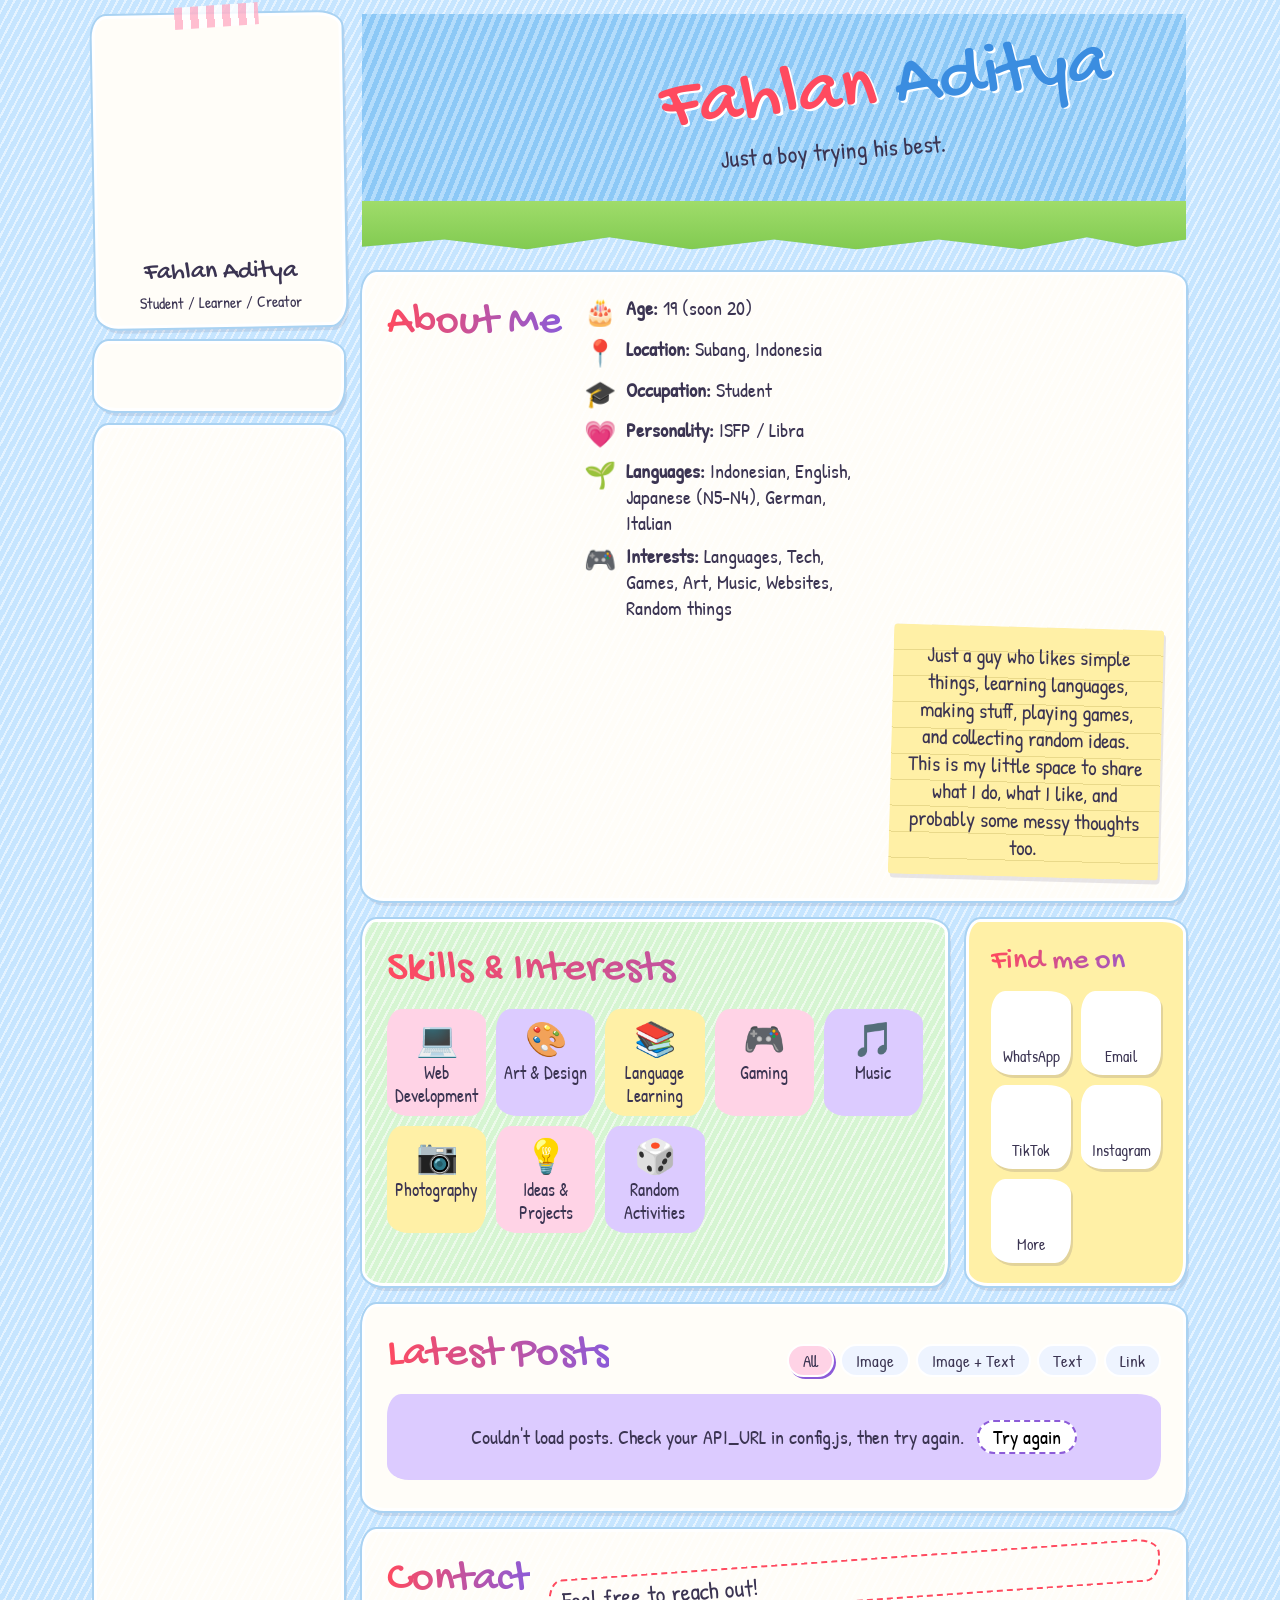
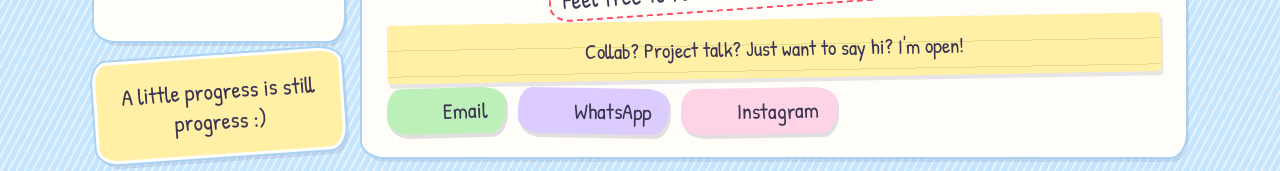
==== index.html @ 9a60b755 "Add files via upload" ====
<!DOCTYPE html>
<html lang="en">
<head>
<meta charset="utf-8"><meta name="viewport" content="width=device-width,initial-scale=1">
<title>Fahlan Aditya</title>
<meta name="description" content="Fahlan Aditya's little scrapbook corner of the internet.">
<link rel="preconnect" href="https://fonts.googleapis.com"><link rel="preconnect" href="https://fonts.gstatic.com" crossorigin>
<link href="https://fonts.googleapis.com/css2?family=Gochi+Hand&family=Patrick+Hand&display=swap" rel="stylesheet">
<link rel="stylesheet" href="style.css">
</head>
<body>
<div class="wrap">
  <figure class="pol tape"><img id="profile" alt="Portrait of Fahlan Aditya"><figcaption><b>Fahlan Aditya</b><small>Student / Learner / Creator</small></figcaption></figure>
  <nav id="nav" class="nav" aria-label="Main"></nav>
  <div id="decoSide" class="decoSide" aria-hidden="true"></div>
  <p class="note tilt">A little progress is still progress :)</p>

  <main>
    <header id="home" class="hero">
      <div id="decoHero" aria-hidden="true"></div>
      <h1><span class="r">Fahlan</span> <span class="b">Aditya</span></h1>
      <p class="sub">Just a boy trying his best.</p>
    </header>

    <section id="about" class="card about" aria-labelledby="h-about">
      <h2 id="h-about">About Me</h2>
      <ul id="info" class="info"></ul>
      <p class="note paper">Just a guy who likes simple things, learning languages, making stuff, playing games, and collecting random ideas. This is my little space to share what I do, what I like, and probably some messy thoughts too.</p>
    </section>

    <div class="row">
      <section id="portfolio" class="card mint" aria-labelledby="h-skills">
        <h2 id="h-skills">Skills &amp; Interests</h2>
        <ul id="skills" class="skills"></ul>
      </section>
      <section class="card find" aria-labelledby="h-find">
        <h2 id="h-find">Find me on</h2>
        <ul id="social" class="social"></ul>
      </section>
    </div>

    <section id="posts" class="card posts" aria-labelledby="h-posts">
      <div class="phead"><h2 id="h-posts">Latest Posts</h2><div id="filters" class="filters" role="group" aria-label="Filter posts"></div></div>
      <div id="state" class="state" role="status" aria-live="polite"></div>
      <div id="grid" class="grid"></div>
    </section>

    <section id="contact" class="card contact" aria-labelledby="h-contact">
      <h2 id="h-contact">Contact</h2>
      <p class="hand tilt">Feel free to reach out!</p>
      <div id="contactLinks" class="clinks"></div>
      <p class="note paper">Collab? Project talk? Just want to say hi? I'm open!</p>
    </section>
  </main>
</div>
<dialog id="more"><h3>More places</h3><ul id="moreList"></ul><button id="moreClose" type="button">Close</button></dialog>
<script src="config.js"></script><script src="api.js"></script><script src="script.js"></script>
</body>
</html>
---- style.css ----
:root{--pink:#ffd3e6;--sky:#bfe3ff;--mint:#d6f5d2;--butter:#fff0a6;--lav:#dccbff;--red:#ff4a5f;--orange:#ff9a3c;--purple:#8c5bd8;--blue:#3b8de0;--ink:#3b3452;
--wob:14px 24px 16px 22px/22px 14px 24px 16px;--hatch:repeating-linear-gradient(118deg,transparent 0 5px,rgba(255,255,255,.55) 5px 7px)}
*{box-sizing:border-box}
html{scroll-padding-top:70px}
body{margin:0;font:20px/1.3 "Patrick Hand",cursive;color:var(--ink);background:var(--hatch),#c6e5ff}
h1,h2,h3{font-family:"Gochi Hand",cursive;font-weight:400;margin:0}
img{max-width:100%}.broken{visibility:hidden}
a{color:inherit}
:focus-visible{outline:3px dashed var(--purple);outline-offset:3px}
.wrap{display:grid;grid-template-columns:250px 1fr;grid-template-rows:auto auto 1fr auto;
 grid-template-areas:"pol main" "nav main" "deco main" "note main";gap:14px 18px;max-width:1120px;margin:0 auto;padding:14px}
main{grid-area:main;display:grid;gap:18px;align-content:start;min-width:0}
.pol,.nav,.decoSide,.note,.card{background:#fffdf8;border:3px solid #fff;border-radius:var(--wob);box-shadow:0 0 0 2px #a9d2f2,3px 5px 0 rgba(60,50,90,.1)}
/* sidebar */
.pol{grid-area:pol;margin:0;padding:12px 12px 10px;position:relative;text-align:center;transform:rotate(-1deg)}
.pol img{width:100%;aspect-ratio:1;object-fit:cover;border-radius:6px;display:block;background:var(--pink)}
.pol figcaption b{display:block;font:26px "Gochi Hand";margin-top:8px}.pol small{font-size:16px}
.tape::before,.post::before{content:"";position:absolute;top:-12px;left:50%;width:84px;height:22px;transform:translateX(-50%) rotate(-3deg);
 background:repeating-linear-gradient(90deg,#ffb3c9 0 8px,#fff 8px 16px);opacity:.85}
.nav{grid-area:nav;display:grid;gap:10px;padding:12px}
.nb{position:relative;display:block;border-radius:var(--wob);transition:transform .15s}
.nb:hover,.nb.on{transform:rotate(-1.5deg) scale(1.03)}
.nb img{width:100%;height:auto;display:block}
.nb span{position:absolute;width:1px;height:1px;overflow:hidden;clip:rect(0 0 0 0)}
.nb.on{filter:saturate(1.3) drop-shadow(0 0 0 var(--purple))}
.decoSide{grid-area:deco;position:relative;min-height:330px;background:var(--hatch),#fffdf8}
.sticker{position:absolute;height:auto;transform:rotate(var(--r,0deg))}
.note{grid-area:note;margin:0;padding:18px 16px;background:var(--butter);font-size:23px;text-align:center}
.tilt{transform:rotate(-4deg)}
/* hero */
.hero{position:relative;min-height:240px;padding:34px 20px 70px 36%;overflow:hidden;
 background:linear-gradient(transparent 78%,#9fdc6a 78%,#7fc94f 100%),repeating-linear-gradient(112deg,#8cc8f6 0 5px,#b4dcfb 5px 9px);
 clip-path:polygon(0 0,100% 0,100% 94%,94% 97%,88% 93%,80% 98%,70% 94%,60% 98%,50% 94%,40% 98%,30% 93%,20% 98%,10% 94%,0 97%)}
.hero h1{font-size:clamp(44px,8vw,76px);line-height:.95;transform:rotate(-6deg);position:relative}
.hero .r{color:var(--red)}.hero .b{color:var(--blue)}.hero .r,.hero .b{text-shadow:2px 2px 0 #fff}
.sub{position:relative;margin:8px 0 0 12%;font-size:24px;transform:rotate(-4deg)}
#decoHero{position:absolute;inset:0;pointer-events:none}
/* cards */
.card{position:relative;padding:20px 22px}
.card h2{font-size:clamp(32px,5vw,44px);background:linear-gradient(90deg,var(--red),var(--purple));-webkit-background-clip:text;background-clip:text;color:transparent;margin-bottom:10px}
.about{display:grid;grid-template-columns:1fr minmax(0,300px);gap:6px 20px;background:var(--hatch),#fffdf8}
.about h2{grid-column:1/-1;margin:0}
.info{list-style:none;margin:0;padding:0;display:grid;gap:7px}
.info li{display:flex;gap:12px;align-items:flex-start}.info li>span:first-child{font-size:26px;width:30px;text-align:center}
.paper{background:var(--butter);padding:16px 18px;margin:0;font-size:21px;border-radius:4px;box-shadow:2px 4px 0 rgba(60,50,90,.12);
 background-image:repeating-linear-gradient(transparent 0 25px,#e9d98a 25px 26px);transform:rotate(1.5deg);border:0}
.row{display:grid;grid-template-columns:minmax(0,1fr) 220px;gap:18px}
.mint{background:var(--hatch),var(--mint)}
.skills{list-style:none;margin:0;padding:0;display:grid;grid-template-columns:repeat(auto-fill,minmax(98px,1fr));gap:10px;text-align:center;font-size:18px}
.skills li{padding:8px 4px;border-radius:var(--wob);background:rgba(255,255,255,.55)}
.skills li:nth-child(3n+1){background:var(--pink)}.skills li:nth-child(3n+2){background:var(--lav)}.skills li:nth-child(3n){background:var(--butter)}
.skills span{display:block;font-size:34px}
.find{background:var(--butter)}.find h2{font-size:30px}
.social{list-style:none;margin:0;padding:0;display:grid;grid-template-columns:1fr 1fr;gap:10px}
.social a,.social button{display:grid;justify-items:center;gap:2px;width:100%;padding:6px 2px;font:16px "Patrick Hand";color:inherit;text-decoration:none;
 background:#fff;border:2px solid #fff;border-radius:var(--wob);box-shadow:2px 3px 0 rgba(60,50,90,.15);cursor:pointer}
.social img{width:44px;height:44px;object-fit:contain}
.social a:hover,.social button:hover{transform:rotate(-3deg)}
/* posts */
.phead{display:flex;flex-wrap:wrap;gap:8px 16px;align-items:center;justify-content:space-between}
.filters{display:flex;flex-wrap:wrap;gap:6px}
.filters button{font:17px "Patrick Hand";padding:3px 14px;border:2px solid #fff;border-radius:99px;background:#eef4ff;color:var(--ink);cursor:pointer}
.filters button[aria-pressed=true]{background:var(--pink);box-shadow:2px 2px 0 var(--purple)}
.state{padding:26px;text-align:center;background:var(--lav);border-radius:var(--wob)}
.state button{font:inherit;margin-left:8px;padding:2px 14px;border-radius:99px;border:2px dashed var(--purple);background:#fff;cursor:pointer}
.grid{display:grid;grid-template-columns:repeat(auto-fill,minmax(190px,1fr));gap:20px 16px;margin-top:8px}
.post{position:relative;display:block;text-decoration:none;background:#fff;padding:9px 9px 8px;border:2px solid #e5e0f2;border-radius:var(--wob);box-shadow:2px 4px 0 rgba(60,50,90,.1)}
.post::before{width:54px;height:16px;top:-9px}
.post:nth-child(3n+1){transform:rotate(-1deg)}.post:nth-child(3n+2){transform:rotate(.8deg)}.post:nth-child(3n){transform:rotate(-.5deg)}
.post:nth-child(2n)::before{background:repeating-linear-gradient(90deg,#b9e4ff 0 8px,#fff 8px 16px)}
.thumb{aspect-ratio:4/3;overflow:hidden;border-radius:6px;background:var(--lav)}
.thumb img{width:100%;height:100%;object-fit:cover;display:block}
.post.image .thumb{aspect-ratio:1}
.cap{padding-top:6px;font-size:17px}.cap h3{font-size:21px}.cap p{margin:2px 0 4px;overflow-wrap:anywhere}
time{font-size:14px;opacity:.7}
.post.text{background:var(--butter)}.post.link{background:var(--mint)}.post.link::after{content:"↗";position:absolute;right:12px;top:10px;font-size:22px}
/* contact */
.contact{display:grid;grid-template-columns:auto 1fr;gap:10px 18px;align-items:center;background:var(--hatch),#fffdf8}
.contact h2{margin:0}.hand{margin:0;font-size:24px;border:2px dashed var(--red);padding:4px 12px;border-radius:var(--wob)}
.clinks{display:flex;flex-wrap:wrap;gap:12px;grid-column:1/-1}
.lbl{display:inline-flex;align-items:center;gap:8px;padding:8px 18px;text-decoration:none;font-size:22px;border-radius:var(--wob);box-shadow:2px 4px 0 rgba(60,50,90,.15)}
.lbl img{width:30px;height:30px;object-fit:contain}
.c0{background:#bdf0b8;transform:rotate(-1.5deg)}.c1{background:var(--lav);transform:rotate(1deg)}.c2{background:var(--pink);transform:rotate(-1deg)}
.contact .paper{grid-column:1/-1;transform:rotate(-1deg)}
/* popup */
dialog{border:3px solid #fff;border-radius:var(--wob);background:var(--butter);padding:18px 24px;box-shadow:0 0 0 2px var(--orange),6px 8px 0 rgba(0,0,0,.2);transform:rotate(-1deg)}
dialog::backdrop{background:rgba(80,60,120,.35)}dialog ul{padding-left:20px}dialog button{font:inherit;padding:2px 16px;border-radius:99px;border:2px dashed var(--purple);background:#fff;cursor:pointer}
/* mobile */
@media(max-width:820px){
 .wrap{grid-template-columns:1fr;grid-template-rows:auto;grid-template-areas:"nav" "pol" "main";padding:10px}
 .nav{position:sticky;top:6px;z-index:5;display:flex;gap:8px;overflow-x:auto;padding:8px}
 .nb{flex:0 0 auto}.nb img{height:46px;width:auto}
 .pol{display:grid;grid-template-columns:90px 1fr;gap:12px;align-items:center;text-align:left}.pol::before{left:30%}
 .decoSide,.note{display:none}
 .hero{padding-left:20px;min-height:220px}.sub{margin-left:0}
 .about,.row,.contact{grid-template-columns:1fr}
}
@media(prefers-reduced-motion:reduce){*{transition:none!important}}
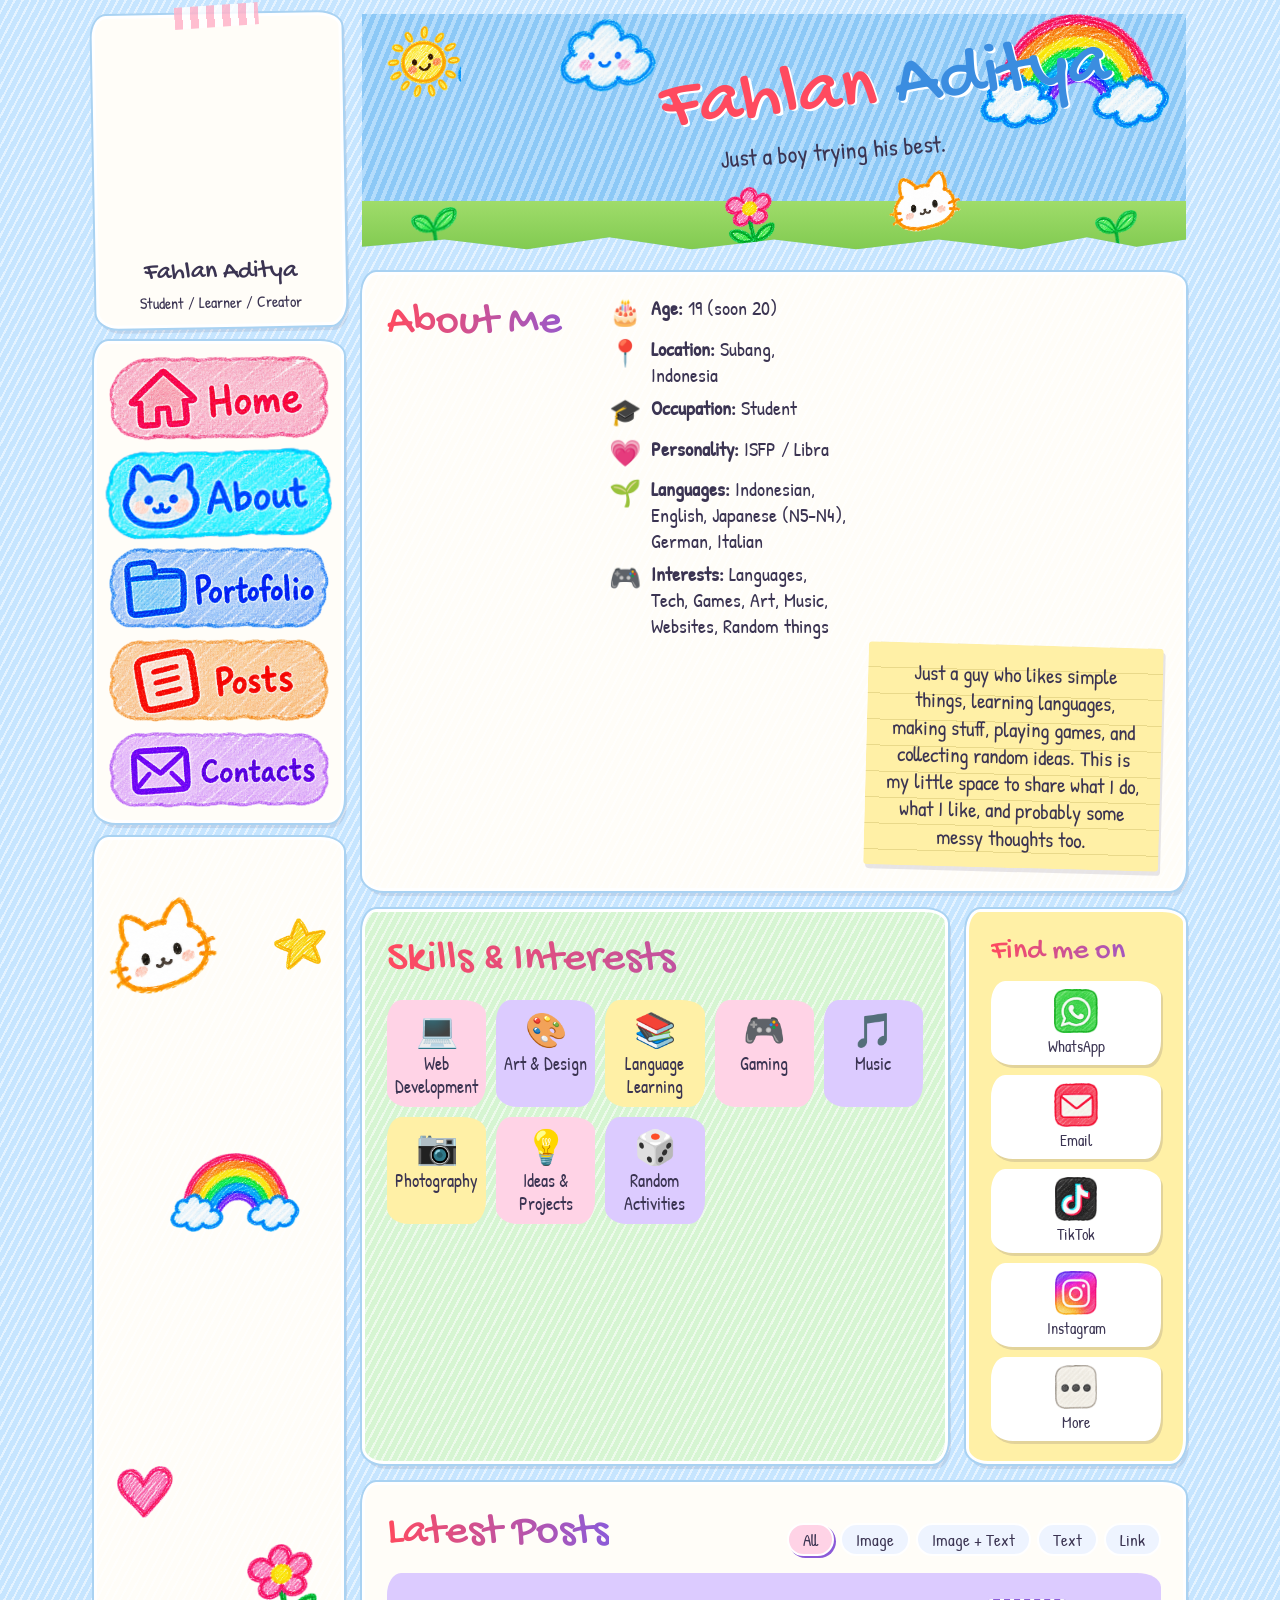
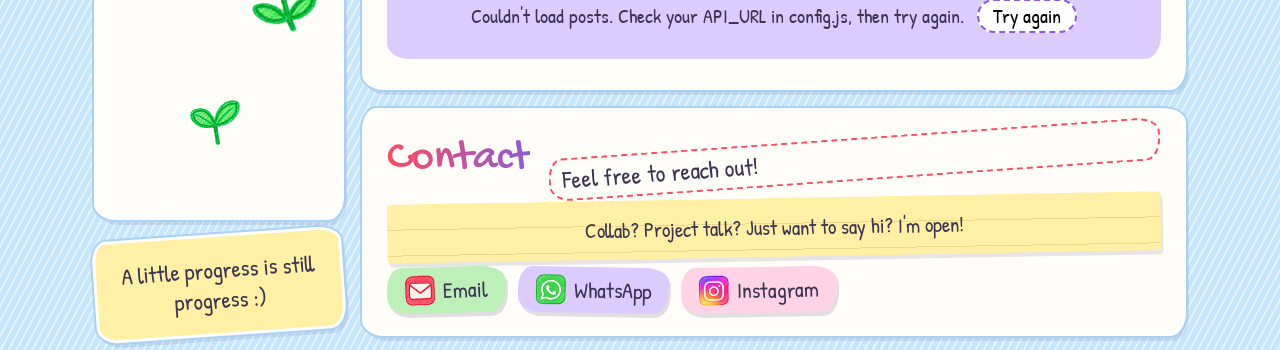
==== commit 98ef45a1: "Enhance meta tags for viewport and theme color Updated viewport meta tag to include 'viewport-fit=co" ====
--- a/index.html
+++ b/index.html
@@ -1,7 +1,7 @@
 <!DOCTYPE html>
 <html lang="en">
 <head>
-<meta charset="utf-8"><meta name="viewport" content="width=device-width,initial-scale=1">
+<meta charset="utf-8"><meta name="viewport" content="width=device-width,initial-scale=1,viewport-fit=cover"><meta name="theme-color" content="#c6e5ff">
 <title>Fahlan Aditya</title>
 <meta name="description" content="Fahlan Aditya's little scrapbook corner of the internet.">
 <link rel="preconnect" href="https://fonts.googleapis.com"><link rel="preconnect" href="https://fonts.gstatic.com" crossorigin>
--- a/style.css
+++ b/style.css
@@ -51,7 +51,7 @@
 .skills li:nth-child(3n+1){background:var(--pink)}.skills li:nth-child(3n+2){background:var(--lav)}.skills li:nth-child(3n){background:var(--butter)}
 .skills span{display:block;font-size:34px}
 .find{background:var(--butter)}.find h2{font-size:30px}
-.social{list-style:none;margin:0;padding:0;display:grid;grid-template-columns:1fr 1fr;gap:10px}
+.social{list-style:none;margin:0;padding:0;display:grid;grid-template-columns:repeat(auto-fit,minmax(84px,1fr));gap:10px}
 .social a,.social button{display:grid;justify-items:center;gap:2px;width:100%;padding:6px 2px;font:16px "Patrick Hand";color:inherit;text-decoration:none;
  background:#fff;border:2px solid #fff;border-radius:var(--wob);box-shadow:2px 3px 0 rgba(60,50,90,.15);cursor:pointer}
 .social img{width:44px;height:44px;object-fit:contain}
@@ -85,14 +85,49 @@
 /* popup */
 dialog{border:3px solid #fff;border-radius:var(--wob);background:var(--butter);padding:18px 24px;box-shadow:0 0 0 2px var(--orange),6px 8px 0 rgba(0,0,0,.2);transform:rotate(-1deg)}
 dialog::backdrop{background:rgba(80,60,120,.35)}dialog ul{padding-left:20px}dialog button{font:inherit;padding:2px 16px;border-radius:99px;border:2px dashed var(--purple);background:#fff;cursor:pointer}
-/* mobile */
+/* responsive: large > tablet > phone > small phone */
+html{-webkit-text-size-adjust:100%}
+.wrap{--p:14px;overflow-x:clip;padding:max(var(--p),env(safe-area-inset-top)) max(var(--p),env(safe-area-inset-right)) max(var(--p),env(safe-area-inset-bottom)) max(var(--p),env(safe-area-inset-left))}
+.info li>span:last-child{min-width:0;overflow-wrap:anywhere}
+dialog{max-width:calc(100vw - 32px)}
+@media(min-width:1500px){.wrap{zoom:1.15}}
+@media(min-width:2000px){.wrap{zoom:1.4}}
+@media(max-width:1000px){
+ .wrap{grid-template-columns:210px minmax(0,1fr);gap:12px 14px}
+ .about,.row{grid-template-columns:minmax(0,1fr)}
+ .hero{padding-left:30%}
+}
 @media(max-width:820px){
- .wrap{grid-template-columns:1fr;grid-template-rows:auto;grid-template-areas:"nav" "pol" "main";padding:10px}
- .nav{position:sticky;top:6px;z-index:5;display:flex;gap:8px;overflow-x:auto;padding:8px}
- .nb{flex:0 0 auto}.nb img{height:46px;width:auto}
- .pol{display:grid;grid-template-columns:90px 1fr;gap:12px;align-items:center;text-align:left}.pol::before{left:30%}
+ .wrap{--p:10px;grid-template-columns:minmax(0,1fr);grid-template-rows:auto;grid-template-areas:"nav" "pol" "main"}
+ html{scroll-padding-top:84px}
+ .nav{position:sticky;top:max(6px,env(safe-area-inset-top));z-index:5;display:flex;gap:8px;overflow-x:auto;padding:8px;scroll-snap-type:x proximity;scrollbar-width:none}
+ .nav::-webkit-scrollbar{display:none}
+ .nb{flex:0 0 auto;scroll-snap-align:center}.nb img{height:46px;width:auto}
+ .pol{display:grid;grid-template-columns:96px 1fr;gap:12px;align-items:center;text-align:left;transform:none}.pol::before{left:48px}
  .decoSide,.note{display:none}
- .hero{padding-left:20px;min-height:220px}.sub{margin-left:0}
- .about,.row,.contact{grid-template-columns:1fr}
+ .hero{padding:118px 16px 76px;min-height:0;text-align:center}
+ .hero h1{transform:rotate(-4deg)}.sub{margin:10px 0 0;transform:rotate(-2deg)}
+ #decoHero .sticker{max-width:min(24vw,130px)}
+ .contact{grid-template-columns:minmax(0,1fr)}
+}
+@media(max-width:480px){
+ body{font-size:18px}
+ .card{padding:16px 14px}
+ .hero{padding:112px 12px 70px}
+ .hero h1{font-size:clamp(38px,13vw,52px)}
+ .grid{grid-template-columns:repeat(2,minmax(0,1fr));gap:18px 12px}
+ .cap{font-size:15px}.cap h3{font-size:18px}
+ .skills{grid-template-columns:repeat(auto-fill,minmax(84px,1fr))}
+ .lbl{width:100%;justify-content:center}
+}
+@media(max-width:340px){.grid{grid-template-columns:minmax(0,1fr)}.pol{grid-template-columns:76px 1fr}}
+@media(max-height:500px) and (orientation:landscape) and (max-width:950px){
+ .nav{position:static}.nb img{height:38px}.hero{padding-top:100px}
+}
+@media(hover:none){.nb:hover,.social a:hover,.social button:hover{transform:none}}
+@media(pointer:coarse){
+ .filters button{min-height:40px;padding:6px 16px}
+ .social a,.social button{min-height:64px}
+ .state button,dialog button{min-height:40px}
 }
 @media(prefers-reduced-motion:reduce){*{transition:none!important}}
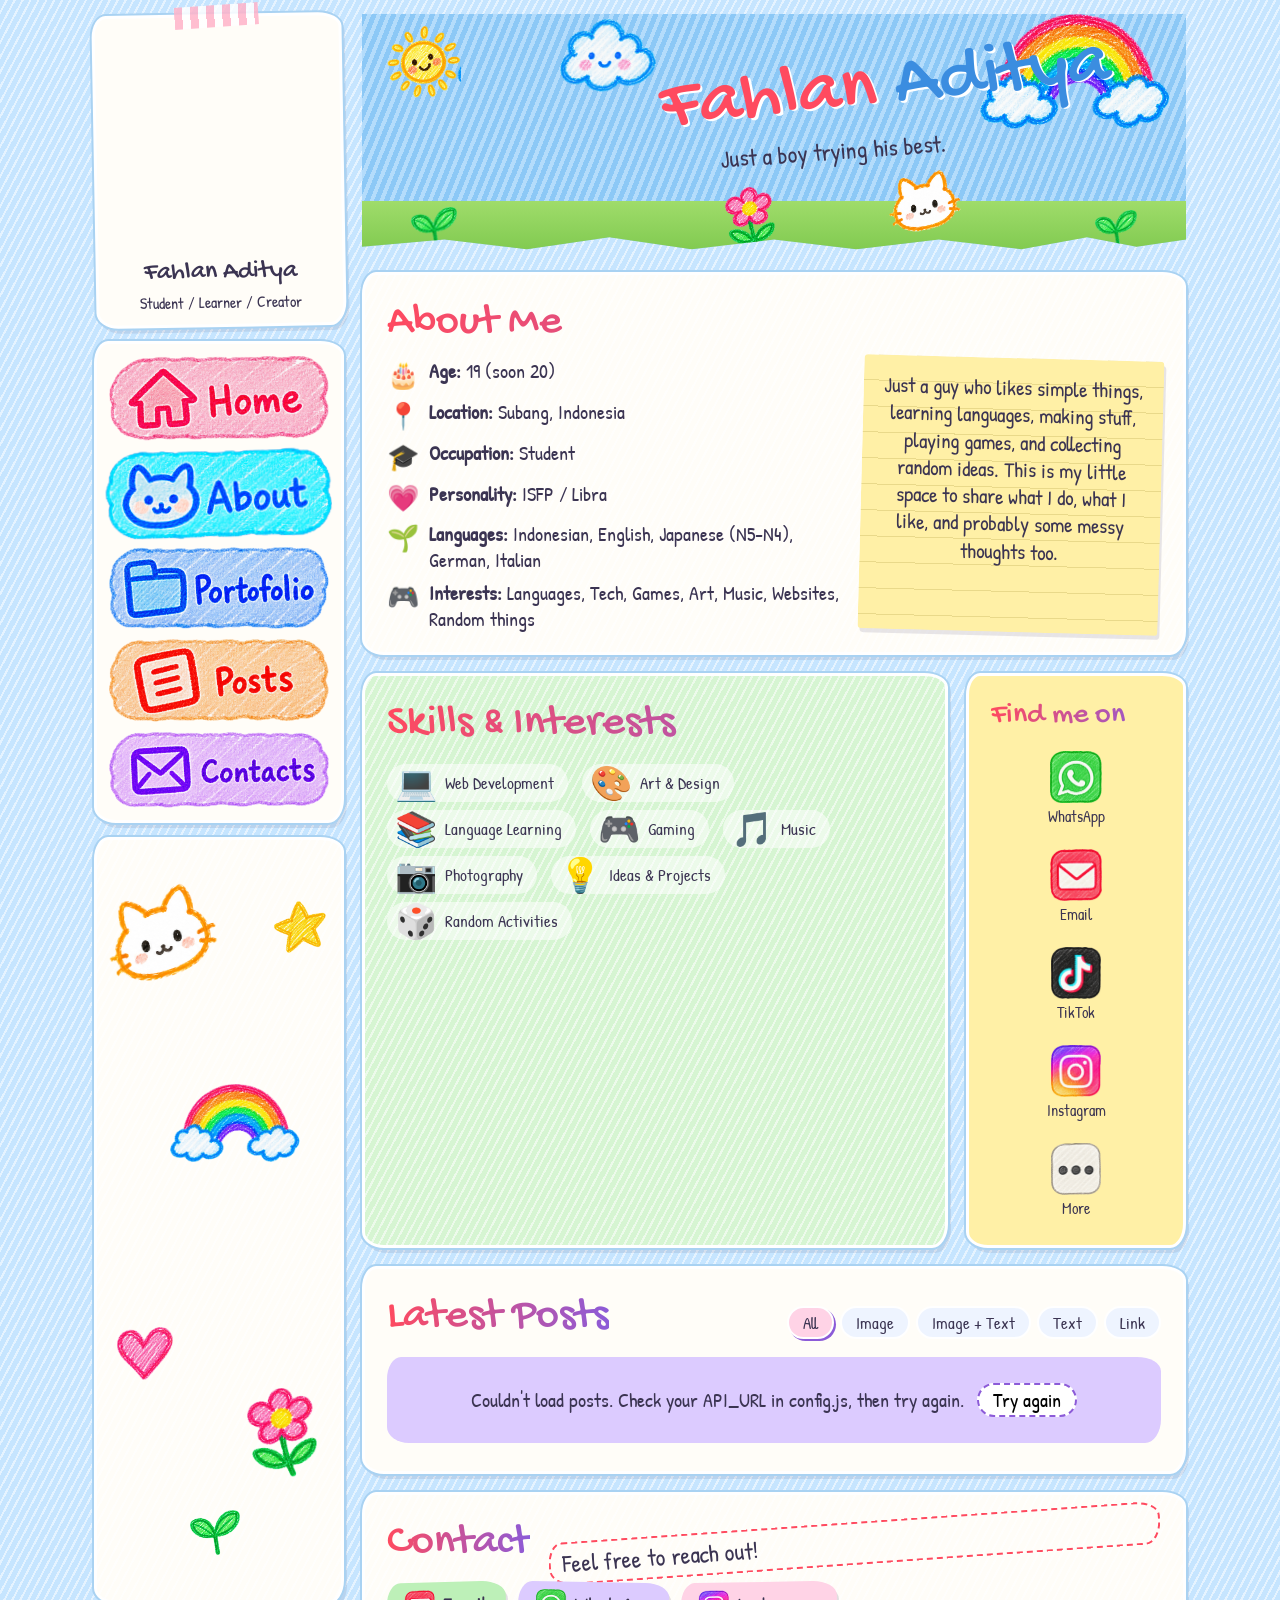
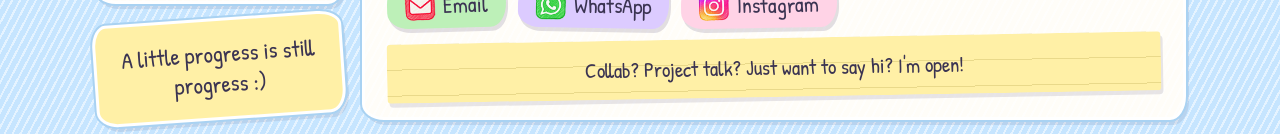
==== commit a2961803: "Update header with profile image and social links Add profile image and social links section to the " ====
--- a/index.html
+++ b/index.html
@@ -18,8 +18,10 @@
   <main>
     <header id="home" class="hero">
       <div id="decoHero" aria-hidden="true"></div>
+      <img id="profile2" class="mprof" alt="Portrait of Fahlan Aditya">
       <h1><span class="r">Fahlan</span> <span class="b">Aditya</span></h1>
       <p class="sub">Just a boy trying his best.</p>
+      <ul id="msocial" class="msocial" aria-label="Social links"></ul>
     </header>
 
     <section id="about" class="card about" aria-labelledby="h-about">
--- a/style.css
+++ b/style.css
@@ -25,7 +25,8 @@
 .nb.on{filter:saturate(1.3) drop-shadow(0 0 0 var(--purple))}
 .decoSide{grid-area:deco;position:relative;min-height:330px;background:var(--hatch),#fffdf8}
 .sticker{position:absolute;height:auto;transform:rotate(var(--r,0deg))}
-.note{grid-area:note;margin:0;padding:18px 16px;background:var(--butter);font-size:23px;text-align:center}
+.wrap>.note{grid-area:note}
+.note{margin:0;padding:18px 16px;background:var(--butter);font-size:23px;text-align:center}
 .tilt{transform:rotate(-4deg)}
 /* hero */
 .hero{position:relative;min-height:240px;padding:34px 20px 70px 36%;overflow:hidden;
@@ -85,7 +86,16 @@
 /* popup */
 dialog{border:3px solid #fff;border-radius:var(--wob);background:var(--butter);padding:18px 24px;box-shadow:0 0 0 2px var(--orange),6px 8px 0 rgba(0,0,0,.2);transform:rotate(-1deg)}
 dialog::backdrop{background:rgba(80,60,120,.35)}dialog ul{padding-left:20px}dialog button{font:inherit;padding:2px 16px;border-radius:99px;border:2px dashed var(--purple);background:#fff;cursor:pointer}
-/* responsive: large > tablet > phone > small phone */
+/* closer to the reference */
+.mprof,.msocial{display:none}
+.skills{display:flex;flex-wrap:wrap;gap:8px 14px;align-items:center;text-align:left;font-size:17px}
+.skills li,.skills li:nth-child(n){display:flex;align-items:center;gap:8px;padding:2px 14px 2px 8px;border-radius:99px;background:rgba(255,255,255,.55)}
+.skills span{font-size:34px;line-height:1}.skills em{font-style:normal}
+.social a,.social button{background:none;border:0;box-shadow:none}.social img{width:52px;height:52px}
+.cap{position:relative;padding-right:28px}
+.pk{position:absolute;right:0;bottom:2px;width:24px;height:24px;object-fit:contain}
+@media(min-width:1001px){.grid{grid-template-columns:repeat(5,minmax(0,1fr));gap:20px 12px}.cap h3{font-size:18px}}
+/* responsive */
 html{-webkit-text-size-adjust:100%}
 .wrap{--p:14px;overflow-x:clip;padding:max(var(--p),env(safe-area-inset-top)) max(var(--p),env(safe-area-inset-right)) max(var(--p),env(safe-area-inset-bottom)) max(var(--p),env(safe-area-inset-left))}
 .info li>span:last-child{min-width:0;overflow-wrap:anywhere}
@@ -96,38 +106,46 @@
  .wrap{grid-template-columns:210px minmax(0,1fr);gap:12px 14px}
  .about,.row{grid-template-columns:minmax(0,1fr)}
  .hero{padding-left:30%}
+ .grid{grid-template-columns:repeat(auto-fill,minmax(150px,1fr))}
 }
+/* phone: circular profile hero, bottom tab bar, scrolling posts */
 @media(max-width:820px){
- .wrap{--p:10px;grid-template-columns:minmax(0,1fr);grid-template-rows:auto;grid-template-areas:"nav" "pol" "main"}
- html{scroll-padding-top:84px}
- .nav{position:sticky;top:max(6px,env(safe-area-inset-top));z-index:5;display:flex;gap:8px;overflow-x:auto;padding:8px;scroll-snap-type:x proximity;scrollbar-width:none}
- .nav::-webkit-scrollbar{display:none}
- .nb{flex:0 0 auto;scroll-snap-align:center}.nb img{height:46px;width:auto}
- .pol{display:grid;grid-template-columns:96px 1fr;gap:12px;align-items:center;text-align:left;transform:none}.pol::before{left:48px}
- .decoSide,.note{display:none}
- .hero{padding:118px 16px 76px;min-height:0;text-align:center}
- .hero h1{transform:rotate(-4deg)}.sub{margin:10px 0 0;transform:rotate(-2deg)}
- #decoHero .sticker{max-width:min(24vw,130px)}
+ .wrap{--p:10px;grid-template-columns:minmax(0,1fr);grid-template-rows:auto;grid-template-areas:"main";gap:12px}
+ body{padding-bottom:calc(84px + env(safe-area-inset-bottom))}
+ html{scroll-padding-top:10px}
+ .pol,.decoSide,.wrap>.note{display:none}
+ .nav{position:fixed;left:0;right:0;bottom:0;z-index:20;display:flex;justify-content:space-around;gap:0;padding:6px 6px calc(6px + env(safe-area-inset-bottom));border-radius:18px 18px 0 0;border-bottom:0}
+ .nb{display:grid;justify-items:center;padding:4px 8px;min-width:58px;font-size:14px;text-decoration:none;border-radius:14px;transform:none!important}
+ .nb.on{background:var(--pink)}
+ .nb img{width:34px;height:36px;object-fit:cover;object-position:0 50%}
+ .nb span{position:static;width:auto;height:auto;overflow:visible;clip:auto}
+ .hero{padding:26px 14px 24px;min-height:0;text-align:center;background:linear-gradient(transparent 88%,#9fdc6a 88%),repeating-linear-gradient(112deg,#8cc8f6 0 5px,#b4dcfb 5px 9px)}
+ .mprof{display:block;position:relative;width:128px;height:128px;margin:0 auto 6px;border-radius:50%;object-fit:cover;border:5px solid #fff;background:var(--pink);box-shadow:0 0 0 3px #a9d2f2,3px 5px 0 rgba(60,50,90,.15)}
+ .hero h1{font-size:clamp(36px,11vw,50px);transform:rotate(-2deg)}
+ .sub{margin:4px 0 0;font-size:20px;transform:none}
+ .msocial{display:flex;justify-content:center;flex-wrap:wrap;gap:10px;list-style:none;margin:14px 0 0;padding:0;position:relative}
+ .msocial a,.msocial button{display:block;padding:0;border:0;background:none;box-shadow:none;cursor:pointer}
+ .msocial img{width:44px;height:44px;object-fit:contain}
+ .msocial span,.skills em{position:absolute;width:1px;height:1px;overflow:hidden;clip:rect(0 0 0 0)}
+ #decoHero .sticker:nth-child(-n+4){display:none}
+ .find{display:none}
+ .skills{justify-content:space-around;gap:6px}
+ .skills li,.skills li:nth-child(n){position:relative;padding:2px;background:none}
+ .skills span{font-size:38px}
+ .filters{flex-wrap:nowrap;overflow-x:auto;max-width:100%;scrollbar-width:none}.filters button{flex:0 0 auto}
+ .grid{grid-auto-flow:column;grid-template-columns:none;grid-auto-columns:min(62%,240px);overflow-x:auto;scroll-snap-type:x mandatory;padding:10px 4px 12px;scrollbar-width:none}
+ .post{scroll-snap-align:start}
  .contact{grid-template-columns:minmax(0,1fr)}
 }
 @media(max-width:480px){
  body{font-size:18px}
  .card{padding:16px 14px}
- .hero{padding:112px 12px 70px}
- .hero h1{font-size:clamp(38px,13vw,52px)}
- .grid{grid-template-columns:repeat(2,minmax(0,1fr));gap:18px 12px}
  .cap{font-size:15px}.cap h3{font-size:18px}
- .skills{grid-template-columns:repeat(auto-fill,minmax(84px,1fr))}
  .lbl{width:100%;justify-content:center}
-}
-@media(max-width:340px){.grid{grid-template-columns:minmax(0,1fr)}.pol{grid-template-columns:76px 1fr}}
-@media(max-height:500px) and (orientation:landscape) and (max-width:950px){
- .nav{position:static}.nb img{height:38px}.hero{padding-top:100px}
 }
 @media(hover:none){.nb:hover,.social a:hover,.social button:hover{transform:none}}
 @media(pointer:coarse){
  .filters button{min-height:40px;padding:6px 16px}
- .social a,.social button{min-height:64px}
  .state button,dialog button{min-height:40px}
 }
 @media(prefers-reduced-motion:reduce){*{transition:none!important}}
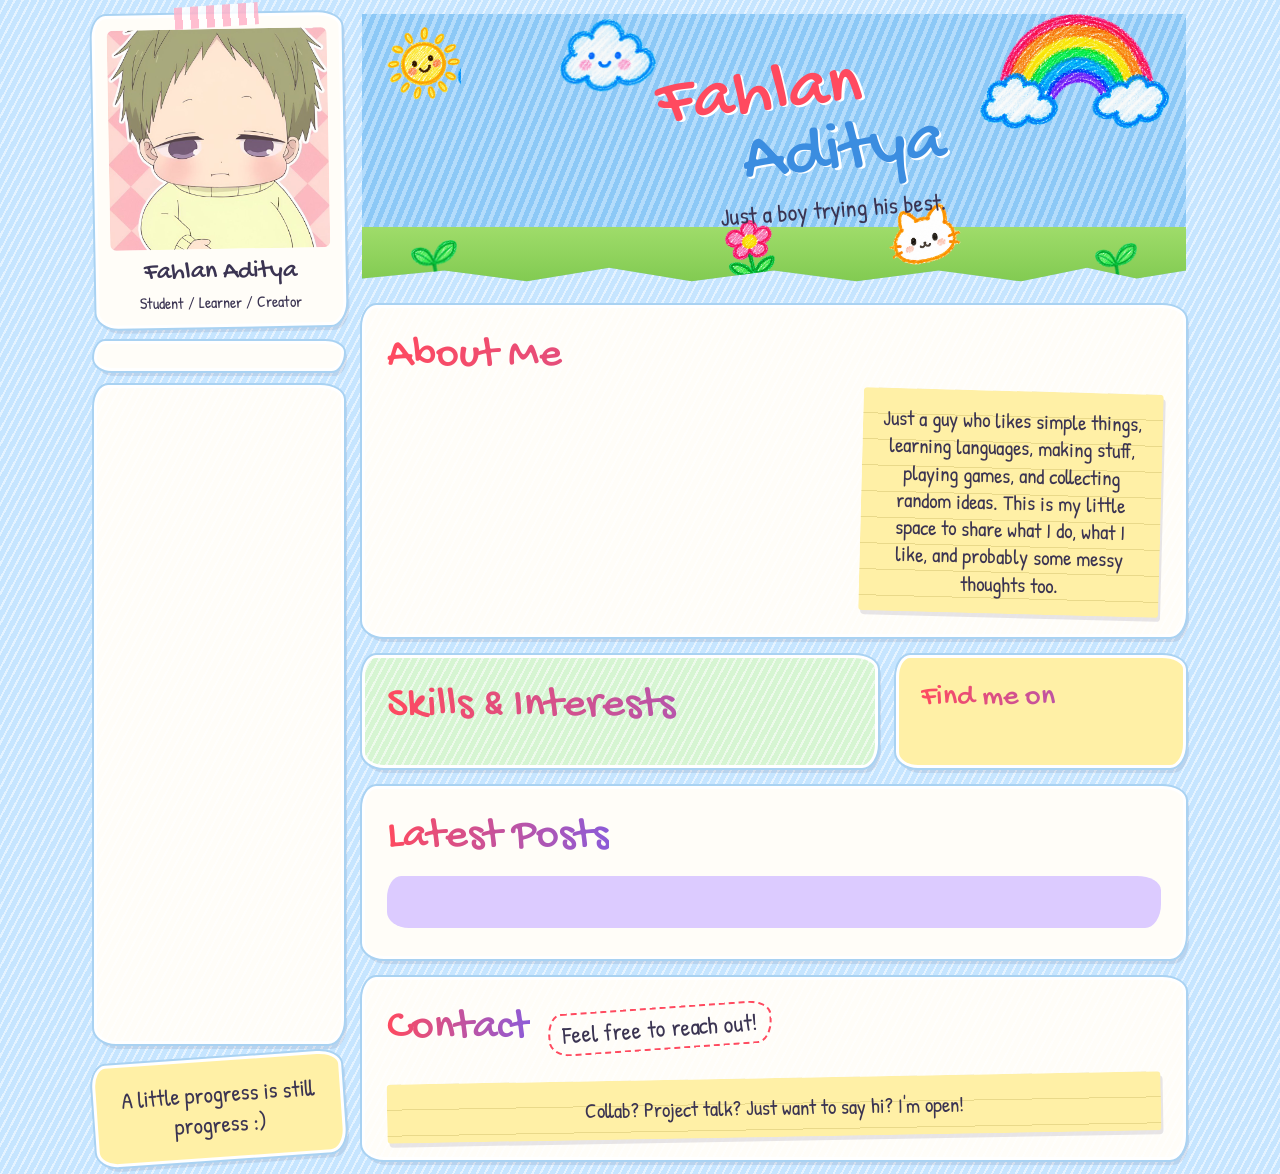
==== commit c9afb2e6: "Update title and add new decorative div" ====
--- a/index.html
+++ b/index.html
@@ -2,7 +2,7 @@
 <html lang="en">
 <head>
 <meta charset="utf-8"><meta name="viewport" content="width=device-width,initial-scale=1,viewport-fit=cover"><meta name="theme-color" content="#c6e5ff">
-<title>Fahlan Aditya</title>
+<title>Adrian Aditya Portofolio</title>
 <meta name="description" content="Fahlan Aditya's little scrapbook corner of the internet.">
 <link rel="preconnect" href="https://fonts.googleapis.com"><link rel="preconnect" href="https://fonts.gstatic.com" crossorigin>
 <link href="https://fonts.googleapis.com/css2?family=Gochi+Hand&family=Patrick+Hand&display=swap" rel="stylesheet">
@@ -17,7 +17,7 @@
 
   <main>
     <header id="home" class="hero">
-      <div id="decoHero" aria-hidden="true"></div>
+      <div id="decoHero" aria-hidden="true"></div><div id="decoHeroM" aria-hidden="true"></div>
       <img id="profile2" class="mprof" alt="Portrait of Fahlan Aditya">
       <h1><span class="r">Fahlan</span> <span class="b">Aditya</span></h1>
       <p class="sub">Just a boy trying his best.</p>
--- a/style.css
+++ b/style.css
@@ -149,3 +149,50 @@
  .state button,dialog button{min-height:40px}
 }
 @media(prefers-reduced-motion:reduce){*{transition:none!important}}
+
+/* v3: layout fixes, round tab icons, more stickers, animation */
+main{grid-template-columns:minmax(0,1fr)}
+main>*,.card,.phead{min-width:0}
+#decoHeroM{display:none;position:absolute;inset:0;pointer-events:none}
+.nb .round{display:none}
+.decoSide{overflow:hidden}
+.hand{justify-self:start}
+.hero h1{font-size:clamp(44px,7vw,72px);line-height:.9;--t:-6deg;animation:sway 6s ease-in-out infinite}
+.hero h1 .r,.hero h1 .b{display:block}.hero h1 .b{margin-left:1.1em}
+.sticker{animation:bob 5s ease-in-out var(--d,0s) infinite}
+.sticker.spin{animation:spin 30s linear infinite}
+.sticker.twinkle{animation:twinkle 2.6s ease-in-out var(--d,0s) infinite}
+.post{animation:rise .5s both}
+.skills li,.post,.lbl,.social a,.social button{transition:transform .2s}
+.js .rv{opacity:0;transform:translateY(22px);transition:opacity .6s,transform .6s}
+.js .rv.in{opacity:1;transform:none}
+@keyframes bob{0%,100%{transform:translateY(0) rotate(var(--r,0deg))}50%{transform:translateY(-8px) rotate(calc(var(--r,0deg) + 4deg))}}
+@keyframes spin{to{transform:rotate(360deg)}}
+@keyframes twinkle{0%,100%{transform:scale(1) rotate(var(--r,0deg));opacity:1}50%{transform:scale(1.22) rotate(calc(var(--r,0deg) + 12deg));opacity:.7}}
+@keyframes sway{0%,100%{transform:rotate(var(--t))}50%{transform:rotate(calc(var(--t) + 3deg)) translateY(-3px)}}
+@keyframes pop{50%{transform:scale(1.2)}}
+@keyframes rise{from{opacity:0;transform:translateY(16px)}}
+@keyframes ring{50%{box-shadow:0 0 0 8px rgba(255,255,255,.7),3px 5px 0 rgba(60,50,90,.15)}}
+@media(hover:hover){
+ .skills li:hover{transform:rotate(-3deg) scale(1.07)}.lbl:hover{transform:rotate(2deg) scale(1.05)}
+ .post:hover{transform:translateY(-5px) rotate(0)}.nb:hover img{animation:pop .4s}
+ .social a:hover,.social button:hover{transform:rotate(-4deg) scale(1.08)}
+}
+@media(min-width:821px){
+ .row{grid-template-columns:minmax(0,1fr) 290px;align-items:stretch}
+ .social{grid-template-columns:repeat(3,1fr)}
+ .grid{grid-template-columns:repeat(auto-fill,minmax(170px,1fr))}
+}
+@media(max-width:820px){
+ #decoHero{display:none}#decoHeroM{display:block}
+ .hero{padding:24px 14px 74px;background:linear-gradient(transparent calc(100% - 46px),#9fdc6a calc(100% - 46px)),repeating-linear-gradient(112deg,#8cc8f6 0 5px,#b4dcfb 5px 9px)}
+ .hero h1{font-size:clamp(36px,11vw,50px);--t:-2deg}
+ .hero h1 .r,.hero h1 .b{display:inline;margin:0}
+ .mprof{animation:ring 4s ease-in-out infinite}
+ .nb .wide{display:none}
+ .nb .round{display:block;width:42px;height:42px;object-fit:contain}
+ .nb.on .round{animation:pop .45s}
+ .nb{padding:4px 6px;min-width:56px}
+ .skills{display:grid;grid-template-columns:repeat(4,1fr);gap:10px 4px;justify-items:center}
+}
+@media(prefers-reduced-motion:reduce){.sticker,.hero h1,.post,.mprof,.nb img{animation:none!important}.js .rv{opacity:1;transform:none}}
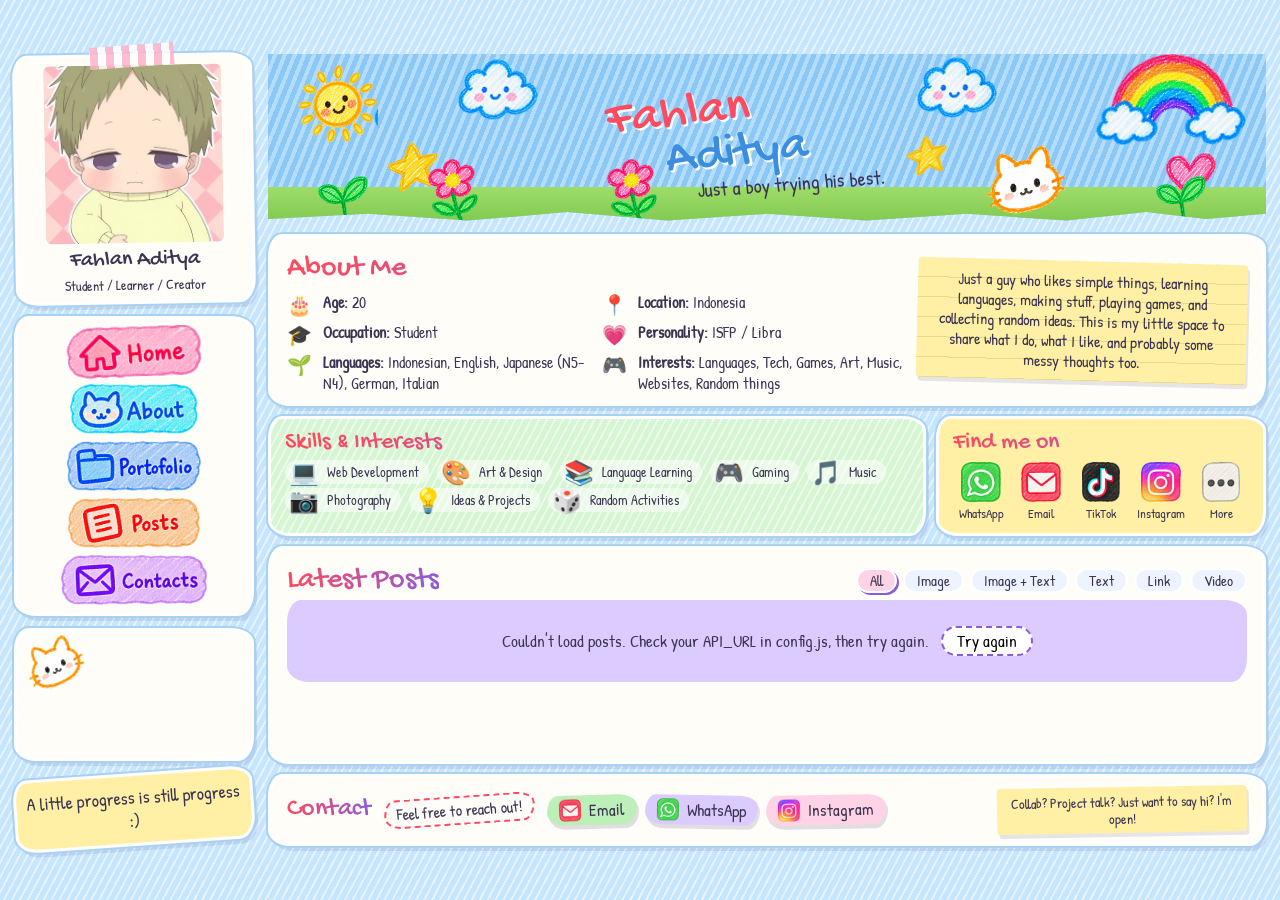
==== commit d864e733: "Refactor script loading with versioning Updated script loading method to include versioning." ====
--- a/index.html
+++ b/index.html
@@ -6,7 +6,8 @@
 <meta name="description" content="Fahlan Aditya's little scrapbook corner of the internet.">
 <link rel="preconnect" href="https://fonts.googleapis.com"><link rel="preconnect" href="https://fonts.gstatic.com" crossorigin>
 <link href="https://fonts.googleapis.com/css2?family=Gochi+Hand&family=Patrick+Hand&display=swap" rel="stylesheet">
-<link rel="stylesheet" href="style.css">
+<script>var V=Date.now()</script>
+<script>document.write('<link rel="stylesheet" href="style.css?v='+V+'">')</script>
 </head>
 <body>
 <div class="wrap">
@@ -56,6 +57,6 @@
   </main>
 </div>
 <dialog id="more"><h3>More places</h3><ul id="moreList"></ul><button id="moreClose" type="button">Close</button></dialog>
-<script src="config.js"></script><script src="api.js"></script><script src="script.js"></script>
+<script>['config.js','api.js','script.js'].forEach(function(f){document.write('<script src="'+f+'?v='+V+'"><\/script>')})</script>
 </body>
 </html>
--- a/style.css
+++ b/style.css
@@ -196,3 +196,120 @@
  .skills{display:grid;grid-template-columns:repeat(4,1fr);gap:10px 4px;justify-items:center}
 }
 @media(prefers-reduced-motion:reduce){.sticker,.hero h1,.post,.mprof,.nb img{animation:none!important}.js .rv{opacity:1;transform:none}}
+
+/* protection layer (active only when script.js adds .protect) */
+.protect body{-webkit-touch-callout:none}
+.protect input,.protect textarea{-webkit-touch-callout:default}
+.protect img{pointer-events:none;-webkit-user-drag:none;user-select:none;-webkit-user-select:none}
+
+/* v4 stage mode: whole site on one screen (desktop); JS adds html.stage and --z */
+html.stage,html.stage body{height:100%;overflow:hidden}
+html.stage body{font-size:17px}
+html.stage .wrap{position:fixed;left:50%;top:50%;width:1280px;height:820px;max-width:none;margin:0;padding:14px;overflow:hidden;zoom:1;
+ transform:translate(-50%,-50%) scale(var(--z,1));grid-template-columns:240px minmax(0,1fr);grid-template-rows:auto auto minmax(0,1fr) auto;gap:12px 14px}
+html.stage .rv{opacity:1;transform:none;transition:none}
+html.stage .pol{padding:8px 8px 6px}
+html.stage .pol img{width:178px;height:178px;margin:0 auto}
+html.stage .pol figcaption b{font-size:22px;margin-top:4px}html.stage .pol small{font-size:14px}
+html.stage .nav{padding:8px;gap:7px}
+html.stage .nb img.wide{height:50px;width:auto;max-width:100%;margin:0 auto}
+html.stage .wrap>.note{font-size:18px;padding:10px}
+html.stage .decoSide{min-height:0}
+html.stage main{display:flex;flex-direction:column;gap:10px;height:100%;min-height:0}
+html.stage main>*{min-width:0;animation:view-in .45s both}
+html.stage .card{padding:12px 16px;overflow:hidden;min-height:0}
+html.stage .card h2{font-size:30px;margin-bottom:4px}
+html.stage .hero{flex:0 0 170px;min-height:0;padding:12px 20px 34px 34%}
+html.stage .hero h1{font-size:50px}html.stage .sub{font-size:20px;margin:2px 0 0 14%}
+html.stage #decoHero .sticker{max-width:80px!important}html.stage #decoHero .sticker:nth-child(3){max-width:150px!important}
+html.stage .about{flex:0 0 172px;grid-template-columns:minmax(0,1fr) 330px;grid-template-rows:auto 1fr;gap:0 14px}
+html.stage .about h2{grid-column:1;margin:0 0 4px}
+html.stage .info{grid-template-columns:1fr 1fr;gap:4px 14px;font-size:16px}
+html.stage .info li>span:first-child{font-size:20px;width:24px}
+html.stage .paper{grid-column:2;grid-row:1/3;align-self:center;font-size:16px;line-height:20px;padding:10px 14px;background-image:repeating-linear-gradient(transparent 0 19px,#e9d98a 19px 20px)}
+html.stage .row{flex:0 0 120px;grid-template-columns:minmax(0,1fr) 330px;gap:10px;align-items:stretch;min-height:0}
+html.stage .row .card{padding:8px 14px}html.stage .row h2{font-size:24px;margin-bottom:2px}
+html.stage .skills{gap:4px 8px;font-size:14px}html.stage .skills li,html.stage .skills li:nth-child(n){padding:0 10px 0 4px}html.stage .skills span{font-size:24px}
+html.stage .social{grid-template-columns:repeat(5,1fr);gap:4px}html.stage .social img{width:40px;height:40px}
+html.stage .social a,html.stage .social button{font-size:13px;padding:2px}
+html.stage .posts{flex:1 1 0;display:flex;flex-direction:column}
+html.stage .phead h2{margin:0}html.stage .filters button{font-size:15px;padding:0 12px}
+html.stage .grid{flex:1;min-height:0;grid-template-columns:repeat(5,minmax(0,1fr));gap:10px 12px;margin-top:6px;overflow:hidden;align-content:start}
+html.stage .grid.jr{--th:80px;overflow:hidden;padding:0}html.stage .grid.jr .post{padding:6px}
+html.stage .cap{font-size:13px;padding-top:3px}html.stage .cap h3{font-size:15px}
+html.stage .cap p{display:-webkit-box;-webkit-line-clamp:1;-webkit-box-orient:vertical;overflow:hidden}
+html.stage .contact{flex:0 0 72px;display:flex;align-items:center;gap:12px;padding:8px 16px}
+html.stage .contact h2{margin:0;font-size:26px}html.stage .hand{font-size:16px;padding:2px 10px}
+html.stage .clinks{gap:8px}html.stage .lbl{font-size:17px;padding:4px 12px}html.stage .lbl img{width:22px;height:22px}
+html.stage .contact .paper{grid-column:auto;grid-row:auto;font-size:14px;line-height:17px;padding:6px 10px;margin-left:auto;max-width:250px;background-image:none}
+/* other views: one section, bigger */
+html.stage main:not([data-view=home])>*{display:none}
+html.stage main[data-view=about] .about{display:grid;flex:1;grid-template-columns:minmax(0,1fr) 380px;padding:24px 32px;align-content:center}
+html.stage main[data-view=about] .about h2{font-size:56px;margin-bottom:12px}
+html.stage main[data-view=about] .info{grid-template-columns:1fr;gap:12px;font-size:26px}
+html.stage main[data-view=about] .info li>span:first-child{font-size:34px;width:40px}
+html.stage main[data-view=about] .paper{font-size:23px;line-height:30px;padding:24px;background-image:repeating-linear-gradient(transparent 0 29px,#e9d98a 29px 30px)}
+html.stage main[data-view=portfolio] .row{display:grid;flex:1;grid-template-columns:minmax(0,1fr) 330px}
+html.stage main[data-view=portfolio] .row .card{padding:24px 28px}html.stage main[data-view=portfolio] .row h2{font-size:48px}
+html.stage main[data-view=portfolio] .skills{gap:16px;font-size:24px;align-content:center;height:calc(100% - 70px)}
+html.stage main[data-view=portfolio] .skills span{font-size:48px}
+html.stage main[data-view=portfolio] .social{grid-template-columns:1fr 1fr;gap:16px}html.stage main[data-view=portfolio] .social img{width:64px;height:64px}
+html.stage main[data-view=portfolio] .social a,html.stage main[data-view=portfolio] .social button{font-size:18px}
+html.stage main[data-view=posts] .posts{display:flex;flex:1;padding:20px 24px}
+html.stage main[data-view=posts] .phead h2{font-size:48px}
+html.stage main[data-view=posts] .grid{grid-template-columns:repeat(auto-fill,minmax(180px,1fr));overflow-y:auto;padding:10px 4px}
+html.stage main[data-view=posts] .cap{font-size:16px}html.stage main[data-view=posts] .cap p{-webkit-line-clamp:3}
+html.stage main[data-view=contact] .contact{display:flex;flex:1;flex-direction:column;justify-content:center;align-items:center;gap:22px;text-align:center}
+html.stage main[data-view=contact] .contact h2{font-size:64px}html.stage main[data-view=contact] .hand{font-size:28px}
+html.stage main[data-view=contact] .clinks{justify-content:center;gap:18px}
+html.stage main[data-view=contact] .lbl{font-size:30px;padding:14px 30px}html.stage main[data-view=contact] .lbl img{width:42px;height:42px}
+html.stage main[data-view=contact] .contact .paper{margin:0;font-size:24px;line-height:32px;max-width:520px;padding:20px 26px}
+@keyframes view-in{from{opacity:0;transform:translateY(14px) scale(.98)}}
+@media(prefers-reduced-motion:reduce){html.stage main>*{animation:none}}
+
+/* v5: post thumbnails show the whole picture instead of cropping it */
+.thumb img{object-fit:cover}
+
+/* v6: post cards fit each picture's own shape (1:1, 3:4, 16:9 ...) - nothing cropped, nothing letterboxed */
+.grid:not(.jr){align-items:start}
+.grid:not(.jr) .thumb,.grid:not(.jr) .post.image .thumb{aspect-ratio:auto;min-height:60px}
+.grid.jr{--th:200px;display:flex;gap:12px;align-items:flex-start;overflow-x:auto;overflow-y:hidden;scrollbar-width:none}
+.grid.jr .post{flex:0 0 auto;min-width:84px}
+.grid.jr .thumb{aspect-ratio:auto;height:var(--th);width:auto;min-width:72px;display:flex;justify-content:center}
+.grid.jr .thumb img{width:auto;height:100%;max-width:none}
+.grid.jr .cap{width:0;min-width:100%}
+.grid.jr .post:not(:has(.thumb)){width:170px}
+
+/* v7: post popup */
+.post{cursor:pointer}
+html:has(#postPop[open]){overflow:hidden}
+#postPop{width:min(720px,calc(100vw - 28px));max-height:calc(100dvh - 28px);padding:0;overflow:visible;background:#fffdf8;transform:none;animation:pp-in .35s cubic-bezier(.2,.9,.3,1.2)}
+#postPop::backdrop{background:rgba(80,60,120,.45);backdrop-filter:blur(2px)}
+#postPop::before{content:"";position:absolute;top:-12px;left:50%;width:90px;height:22px;transform:translateX(-50%) rotate(-3deg);background:repeating-linear-gradient(90deg,#ffb3c9 0 8px,#fff 8px 16px);opacity:.9}
+#postPop .pp-x{position:absolute;top:-14px;right:-8px;z-index:2;width:44px;height:44px;padding:0;font:22px/1 "Patrick Hand",cursive;color:var(--ink);background:var(--pink);border:3px solid #fff;border-radius:50%;box-shadow:2px 3px 0 rgba(60,50,90,.25);cursor:pointer;transition:transform .2s}
+#postPop .pp-x:hover{transform:rotate(90deg) scale(1.1)}
+.pp-body{max-height:calc(100dvh - 28px);overflow:auto;padding:22px 22px 24px;border-radius:inherit}
+.pp-img{display:flex;justify-content:center;margin-bottom:14px;background:var(--lav);border-radius:10px;overflow:hidden}
+.pp-img img{display:block;width:auto;height:auto;max-width:100%;max-height:60dvh}
+.pp-txt h3{font-size:30px}.pp-txt time{display:block;margin:2px 0 8px;font-size:16px;opacity:.7}
+.pp-txt p{margin:6px 0 14px;font-size:21px;white-space:pre-wrap;overflow-wrap:anywhere}
+.pp-link{display:inline-block;padding:8px 22px;border-radius:99px;background:var(--mint);color:var(--ink);text-decoration:none;box-shadow:2px 3px 0 rgba(60,50,90,.2)}
+@keyframes pp-in{from{opacity:0;transform:translateY(24px) scale(.92) rotate(-2deg)}}
+@media(prefers-reduced-motion:reduce){#postPop{animation:none}}
+
+/* v8: video posts + skill popup */
+.thumb{position:relative}.skills li{cursor:pointer}
+.vbadge{position:absolute;right:6px;bottom:6px;width:26px;height:26px;display:grid;place-items:center;border-radius:50%;background:rgba(255,255,255,.92);color:var(--red);font-size:12px;box-shadow:1px 2px 0 rgba(0,0,0,.2);pointer-events:none}
+.thumb video{display:block;width:100%;height:auto}
+.vph{width:100%;aspect-ratio:16/9;background:repeating-linear-gradient(45deg,var(--pink) 0 10px,var(--lav) 10px 20px)}
+.grid.jr .thumb video,.grid.jr .vph{height:100%;width:auto}
+.pp-frame{aspect-ratio:16/9;width:100%;margin-bottom:14px;border-radius:10px;overflow:hidden;background:#000}
+.pp-frame iframe{display:block;width:100%;height:100%;border:0}
+.pp-vid video{display:block;width:auto;height:auto;max-width:100%;max-height:62dvh;background:#000}
+.pp-skill{text-align:center}.pp-emoji{font-size:84px;line-height:1.1;animation:pp-bob 2.4s ease-in-out infinite}
+.pp-skill h3{font-size:34px}.pp-skill p{max-width:520px;margin:8px auto 14px;font-size:21px}
+.pp-tags{display:flex;flex-wrap:wrap;gap:8px;justify-content:center}
+.pp-tags span{padding:3px 14px;border-radius:99px;background:var(--pink);font-size:18px;box-shadow:1px 2px 0 rgba(60,50,90,.15)}
+.pp-tags span:nth-child(4n+2){background:var(--lav)}.pp-tags span:nth-child(4n+3){background:var(--butter)}.pp-tags span:nth-child(4n){background:var(--mint)}
+@keyframes pp-bob{50%{transform:translateY(-8px) rotate(4deg)}}
+@media(prefers-reduced-motion:reduce){.pp-emoji{animation:none}}
